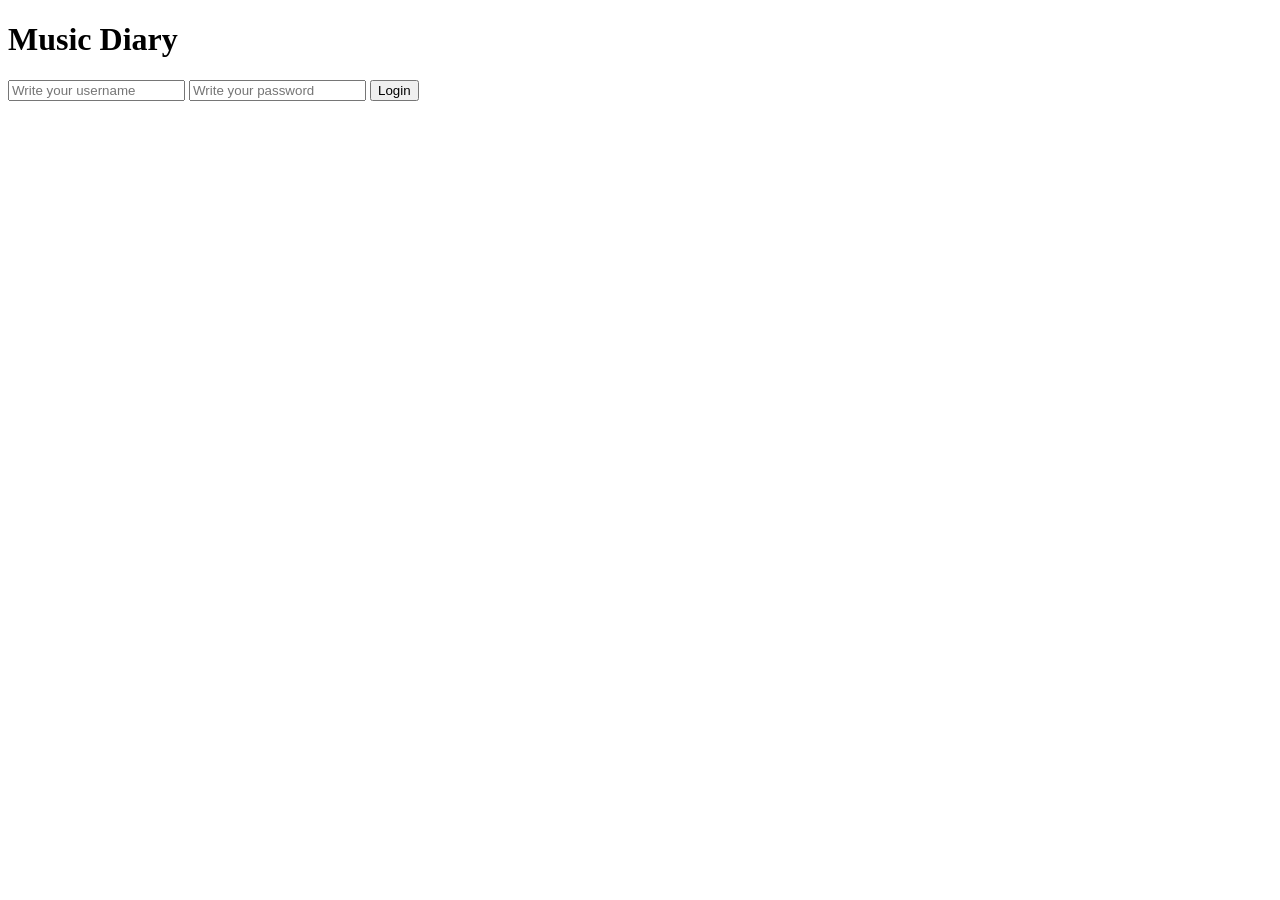
==== frontend/index.html @ 7adc0354 "add index.html and start script.js" ====
<!DOCTYPE html>
<html lang="en">
<head>
    <meta charset="UTF-8">
    <meta name="viewport" content="width=device-width, initial-scale=1.0">
    <title>MusicDiary</title>
</head>
<body>
    <h1>Music Diary</h1>

    <input type="text" id="username" name="username" placeholder="Write your username"> 
    
    <input type="password" id="password" name="password" placeholder="Write your password">

    <button id="login">Login</button>

    <script src="script.js"></script>
</body>
</html>
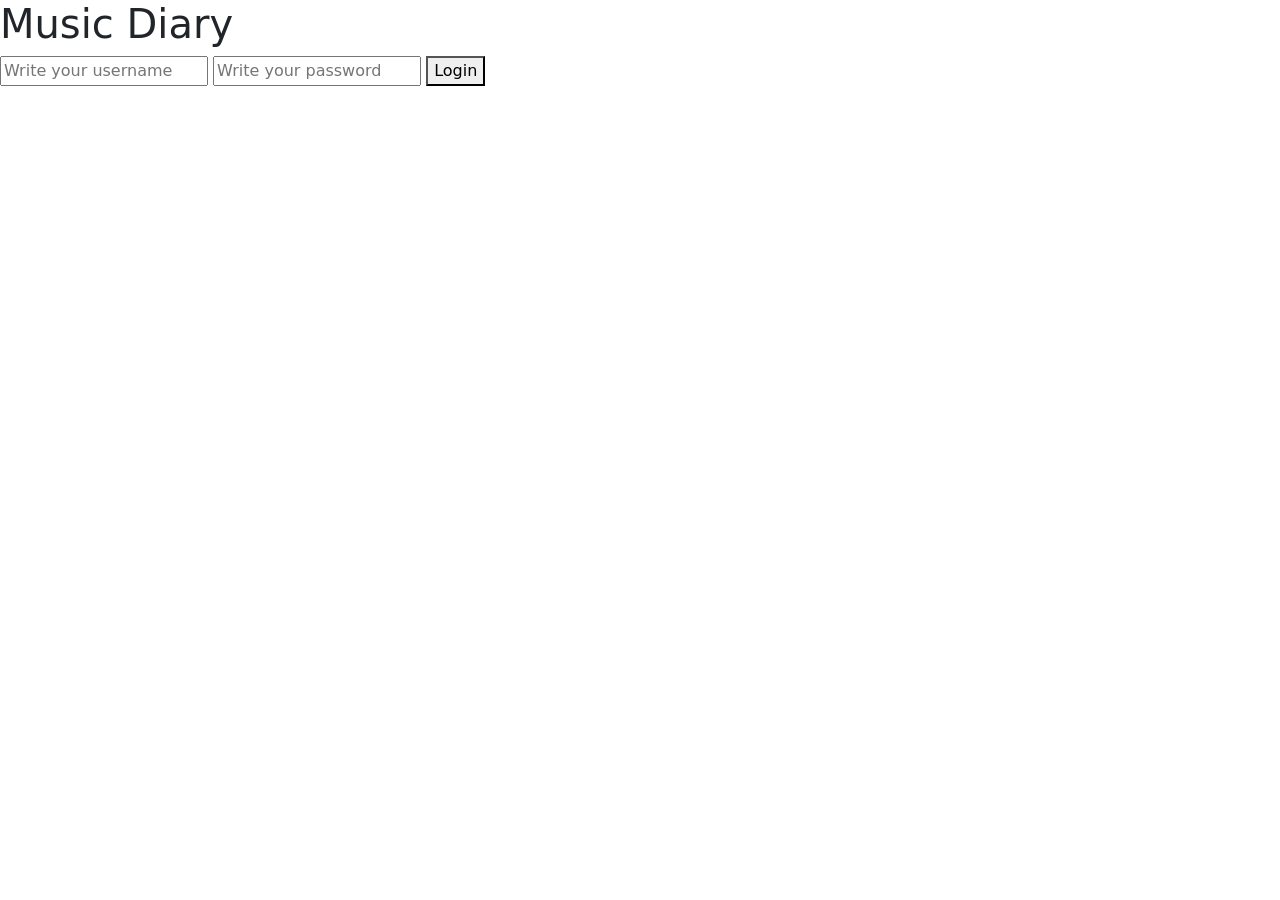
==== commit 2b1868e0: "feat: improve search results with Bootstrap cards" ====
--- a/frontend/index.html
+++ b/frontend/index.html
@@ -4,6 +4,7 @@
     <meta charset="UTF-8">
     <meta name="viewport" content="width=device-width, initial-scale=1.0">
     <title>MusicDiary</title>
+    <link href="https://cdn.jsdelivr.net/npm/bootstrap@5.3.3/dist/css/bootstrap.min.css" rel="stylesheet">
 </head>
 <body>
     <h1>Music Diary</h1>
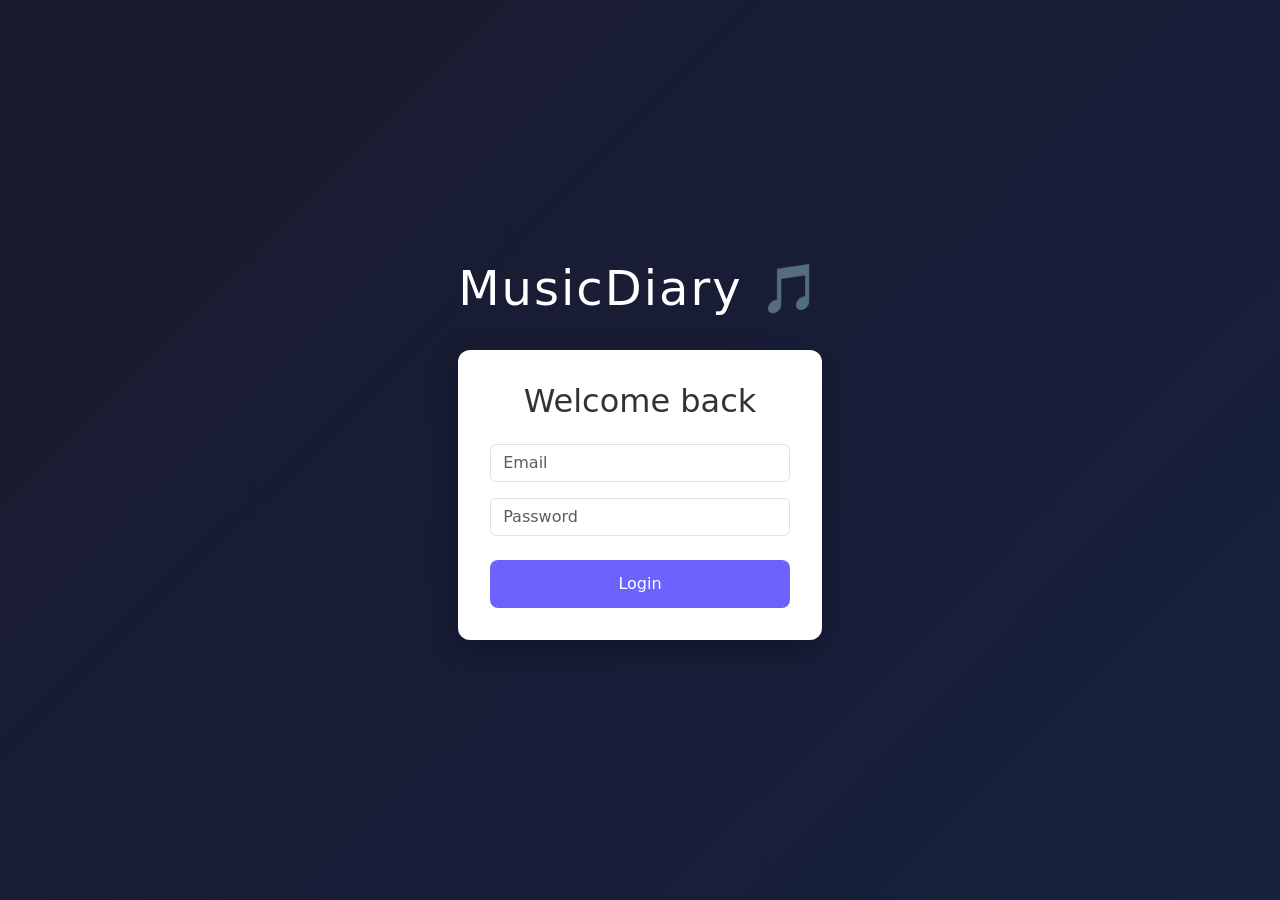
==== commit 1f59948b: "feat: improve login page design with custom CSS" ====
--- a/frontend/index.html
+++ b/frontend/index.html
@@ -5,16 +5,22 @@
     <meta name="viewport" content="width=device-width, initial-scale=1.0">
     <title>MusicDiary</title>
     <link href="https://cdn.jsdelivr.net/npm/bootstrap@5.3.3/dist/css/bootstrap.min.css" rel="stylesheet">
+    <link rel="stylesheet" href="styles.css">
 </head>
-<body>
-    <h1>Music Diary</h1>
 
-    <input type="text" id="username" name="username" placeholder="Write your username"> 
-    
-    <input type="password" id="password" name="password" placeholder="Write your password">
-
-    <button id="login">Login</button>
-
+<body class="login-page">
+    <div class="login-container">
+        <h1 class="app-title">MusicDiary 🎵</h1>
+        <div class="login-card">
+            <h2 class="login-title">Welcome back</h2>
+            <input type="text" id="username" class="form-control mb-3" placeholder="Email">
+            <input type="password" id="password" class="form-control mb-3" placeholder="Password">
+            <span id="error-credentials" style="display: none;">
+                Invalid username or password. Please try again.
+            </span>
+            <button id="login" class="btn-login">Login</button>
+        </div>
+    </div>
     <script src="script.js"></script>
 </body>
 </html>
--- a/frontend/styles.css
+++ b/frontend/styles.css
@@ -0,0 +1,54 @@
+.login-page {
+    background: linear-gradient(135deg, #1a1a2e, #16213e);
+    min-height: 100vh;
+    display: flex;
+    flex-direction: column;
+    align-items: center;
+    justify-content: center;
+}
+
+.app-title {
+    color: white;
+    font-size: 3rem;
+    margin-bottom: 2rem;
+    letter-spacing: 2px;
+}
+
+.login-card {
+    background: white;
+    padding: 2rem;
+    border-radius: 12px;
+    box-shadow: 0 10px 30px rgba(0,0,0,0.3);
+    width: 100%;
+    max-width: 400px;
+}
+
+.login-title {
+    text-align: center;
+    margin-bottom: 1.5rem;
+    color: #333;
+}
+
+.btn-login {
+    width: 100%;
+    padding: 12px;
+    background: #6c63ff;
+    color: white;
+    border: none;
+    border-radius: 8px;
+    font-size: 1rem;
+    cursor: pointer;
+    margin-top: 0.5rem;
+    transition: background 0.3s;
+}
+
+.btn-login:hover {
+    background: #5a52d5;
+}
+
+#error-credentials {
+    color: #e74c3c;
+    font-size: 0.9rem;
+    display: block;
+    margin-bottom: 0.5rem;
+}
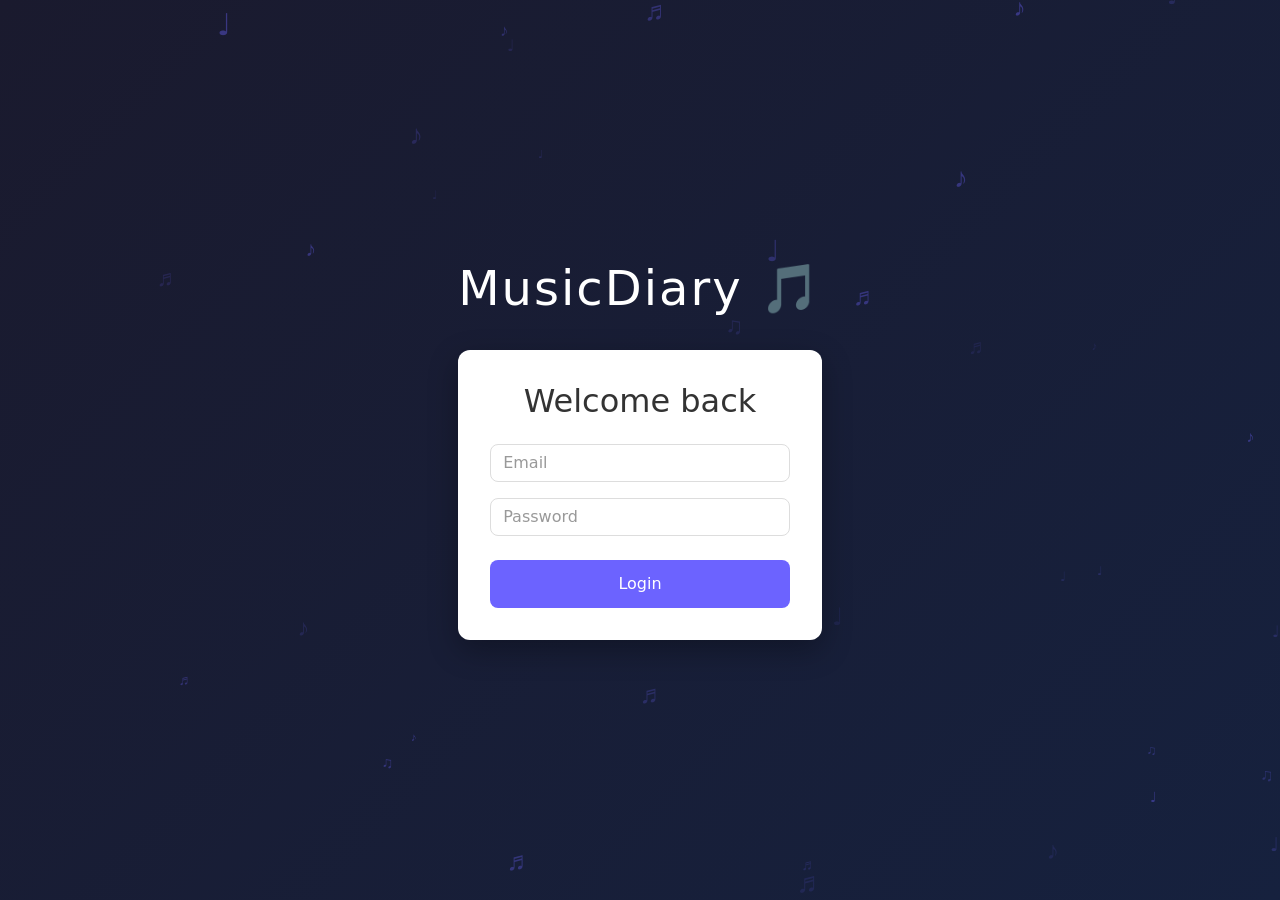
==== commit 759b02e6: "add indexpage background effects" ====
--- a/frontend/index.html
+++ b/frontend/index.html
@@ -9,6 +9,7 @@
 </head>
 
 <body class="login-page">
+    <canvas id="particles"></canvas>
     <div class="login-container">
         <h1 class="app-title">MusicDiary 🎵</h1>
         <div class="login-card">
@@ -22,5 +23,42 @@
         </div>
     </div>
     <script src="script.js"></script>
+    <script>
+const canvas = document.getElementById('particles');
+const ctx = canvas.getContext('2d');
+canvas.width = window.innerWidth;
+canvas.height = window.innerHeight;
+
+const particles = [];
+const notes = ['♪', '♫', '♬', '♩'];
+
+for(let i = 0; i < 40; i++) {
+    particles.push({
+        x: Math.random() * canvas.width,
+        y: Math.random() * canvas.height,
+        size: Math.random() * 20 + 10,
+        speed: Math.random() * 0.5 + 0.2,
+        note: notes[Math.floor(Math.random() * notes.length)],
+        opacity: Math.random() * 0.3 + 0.1
+    });
+}
+
+function animate() {
+    ctx.clearRect(0, 0, canvas.width, canvas.height);
+    particles.forEach(p => {
+        ctx.font = `${p.size}px Arial`;
+        ctx.fillStyle = `rgba(108, 99, 255, ${p.opacity})`;
+        ctx.fillText(p.note, p.x, p.y);
+        p.y -= p.speed;
+        if(p.y < -30) {
+            p.y = canvas.height + 30;
+            p.x = Math.random() * canvas.width;
+        }
+    });
+    requestAnimationFrame(animate);
+}
+animate();
+
+</script>
 </body>
 </html>
--- a/frontend/styles.css
+++ b/frontend/styles.css
@@ -51,4 +51,118 @@
     font-size: 0.9rem;
     display: block;
     margin-bottom: 0.5rem;
+}
+
+/* Pages internas */
+.main-page {
+    background: #0f0f1a;
+    min-height: 100vh;
+    color: white;
+}
+
+/* Navbar */
+.navbar {
+    background: rgba(255,255,255,0.05) !important;
+    backdrop-filter: blur(10px);
+    border-bottom: 1px solid rgba(255,255,255,0.1);
+}
+
+.navbar-brand {
+    color: #6c63ff !important;
+    font-weight: bold;
+    font-size: 1.4rem;
+}
+
+.nav-link {
+    color: rgba(255,255,255,0.8) !important;
+    transition: color 0.3s;
+}
+
+.nav-link:hover {
+    color: #6c63ff !important;
+}
+
+/* Cards */
+.card {
+    background: rgba(255,255,255,0.05) !important;
+    border: 1px solid rgba(255,255,255,0.1) !important;
+    border-radius: 12px !important;
+    color: white !important;
+    transition: transform 0.2s, box-shadow 0.2s;
+}
+
+.card:hover {
+    transform: translateY(-5px);
+    box-shadow: 0 10px 30px rgba(108,99,255,0.3) !important;
+}
+
+.card-title {
+    color: white !important;
+}
+
+.card-text {
+    color: rgba(255,255,255,0.6) !important;
+}
+
+/* Search inputs */
+.form-control, .form-select {
+    background: rgba(255,255,255,0.05) !important;
+    border: 1px solid rgba(255,255,255,0.2) !important;
+    color: white !important;
+    border-radius: 8px !important;
+}
+
+.form-control::placeholder {
+    color: rgba(255,255,255,0.4) !important;
+}
+
+.form-control:focus, .form-select:focus {
+    background: rgba(255,255,255,0.1) !important;
+    border-color: #6c63ff !important;
+    box-shadow: 0 0 0 3px rgba(108,99,255,0.2) !important;
+    color: white !important;
+}
+
+/* Botão search */
+.btn-primary {
+    background: #6c63ff !important;
+    border: none !important;
+    border-radius: 8px !important;
+    padding: 10px 24px !important;
+    transition: background 0.3s !important;
+}
+
+.btn-primary:hover {
+    background: #5a52d5 !important;
+}
+
+.login-card .form-control {
+    background: white !important;
+    color: #333 !important;
+    border: 1px solid #ddd !important;
+}
+
+.login-card .form-control {
+    background: white !important;
+    color: #333 !important;
+    border: 1px solid #ddd !important;
+}
+
+.login-card .form-control::placeholder {
+    color: #999 !important;
+}
+
+#particles {
+    position: fixed;
+    top: 0;
+    left: 0;
+    width: 100%;
+    height: 100%;
+    z-index: 0;
+    pointer-events: none;
+}
+
+.login-container {
+    position: relative;
+    z-index: 1;
 }
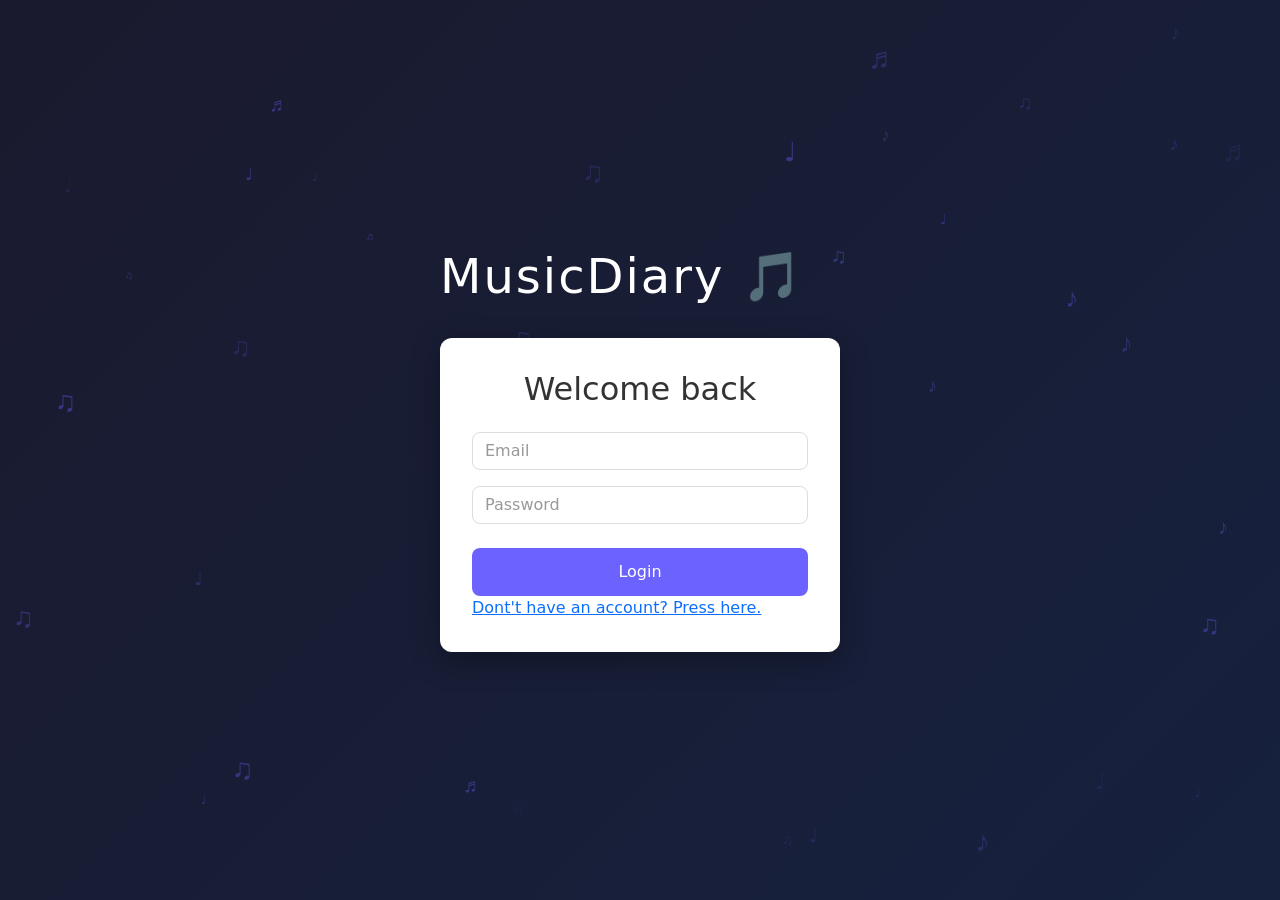
==== commit af8ea614: "add base frontend structure for create account" ====
--- a/frontend/index.html
+++ b/frontend/index.html
@@ -20,6 +20,7 @@
                 Invalid username or password. Please try again.
             </span>
             <button id="login" class="btn-login">Login</button>
+            <a href="register.html">Dont't have an account? Press here.</a>
         </div>
     </div>
     <script src="script.js"></script>
--- a/frontend/styles.css
+++ b/frontend/styles.css
@@ -165,4 +165,118 @@
 .login-container {
     position: relative;
     z-index: 1;
+}
+
+.hero-title {
+    color: white;
+    font-size: 2.5rem;
+    font-weight: bold;
+}
+
+.hero-subtitle {
+    color: rgba(255,255,255,0.6);
+    font-size: 1.1rem;
+}
+
+.search-bar-container {
+    max-width: 600px;
+    margin: 0 auto;
+}
+
+.form-select option {
+    background: #1a1a2e;
+    color: white;
+}
+
+.form-select {
+    background-color: rgba(255,255,255,0.05) !important;
+    border: 1px solid rgba(255,255,255,0.2) !important;
+    color: white !important;
+    border-radius: 8px !important;
+    background-image: url("data:image/svg+xml,%3csvg xmlns='http://www.w3.org/2000/svg' viewBox='0 0 16 16'%3e%3cpath fill='none' stroke='%23ffffff' stroke-linecap='round' stroke-linejoin='round' stroke-width='2' d='m2 5 6 6 6-6'/%3e%3c/svg%3e") !important;
+    background-repeat: no-repeat !important;
+    background-position: right 0.75rem center !important;
+    background-size: 16px 12px !important;
+}
+
+#equalizer {
+    position: fixed;
+    bottom: 0;
+    left: 0;
+    width: 100%;
+    height: 100%;
+    z-index: 0;
+    pointer-events: none;
+    opacity: 0.4;
+}
+
+#constellation {
+    position: fixed;
+    top: 0;
+    left: 0;
+    width: 100%;
+    height: 100%;
+    z-index: 0;
+    pointer-events: none;
+    opacity: 0.6;
+}
+
+.hero-title {
+    background: linear-gradient(135deg, #6c63ff, #ff6584);
+    -webkit-background-clip: text;
+    -webkit-text-fill-color: transparent;
+    background-clip: text;
+    filter: drop-shadow(0 0 20px rgba(108, 99, 255, 0.5));
+    font-weight: bold;
+}
+
+.container {
+    position: relative;
+    z-index: 2;
+}
+
+.navbar {
+    position: relative;
+    z-index: 3;
+}
+
+#noteInput {
+    background: #fff !important;
+    color: #000 !important;
+    border: 1px solid #ccc !important;
+}
+
+#noteInput::placeholder {
+    color: #888 !important;
+}
+
+.card-note {
+    font-size: 0.85rem;
+    color: rgba(255,255,255,0.6);
+    overflow: hidden;
+    display: -webkit-box;
+    -webkit-line-clamp: 2;
+    -webkit-box-orient: vertical;
+    font-style: italic;
+}
+
+.card-body {
+    display: flex;
+    flex-direction: column;
+}
+
+.card-title {
+    overflow: hidden;
+    display: -webkit-box;
+    -webkit-line-clamp: 2;
+    -webkit-box-orient: vertical;
+}
+
+.card-artist {
+    overflow: hidden;
+    display: -webkit-box;
+    -webkit-line-clamp: 1;
+    -webkit-box-orient: vertical;
+    font-size: 0.95rem;
+    color: rgba(255,255,255,0.7) !important;
 }
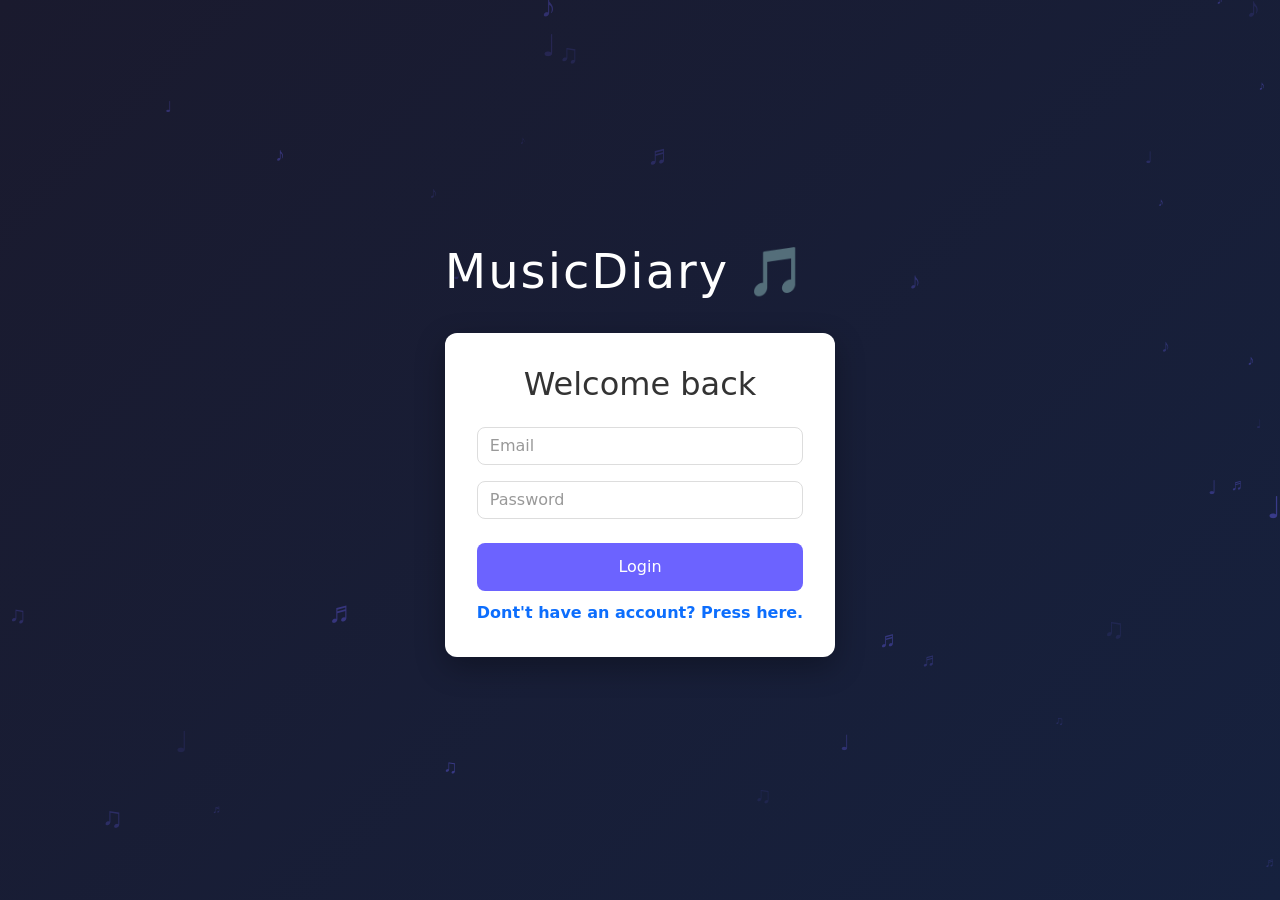
==== commit 6fa804af: "add style impl register page" ====
--- a/frontend/index.html
+++ b/frontend/index.html
@@ -20,7 +20,7 @@
                 Invalid username or password. Please try again.
             </span>
             <button id="login" class="btn-login">Login</button>
-            <a href="register.html">Dont't have an account? Press here.</a>
+            <a href="register.html" class="register-link">Dont't have an account? Press here.</a>
         </div>
     </div>
     <script src="script.js"></script>
--- a/frontend/styles.css
+++ b/frontend/styles.css
@@ -136,7 +136,7 @@
     background: #5a52d5 !important;
 }
 
-.login-card .form-control {
+.login-card .form-control{
     background: white !important;
     color: #333 !important;
     border: 1px solid #ddd !important;
@@ -279,4 +279,89 @@
     -webkit-box-orient: vertical;
     font-size: 0.95rem;
     color: rgba(255,255,255,0.7) !important;
+}
+
+.register-link {
+    margin-top: 10px;
+    display: block;
+    font-weight: bold;
+    text-align: center;
+    text-decoration: none
+}
+
+.register-page {
+    background: linear-gradient(135deg, #1a1a2e, #16213e);
+    min-height: 100vh;
+    display: flex;
+    flex-direction: column;
+    align-items: center;
+    justify-content: center;
+}
+
+.register-container {
+    position: relative;
+    z-index: 1;
+}
+
+.register-title {
+    color: white;
+    font-size: 3rem;
+    margin-bottom: 2rem;
+    letter-spacing: 2px;
+}
+
+.register-card {
+    background: white;
+    padding: 2rem;
+    border-radius: 12px;
+    box-shadow: 0 10px 30px rgba(0,0,0,0.3);
+    width: 100%;
+    max-width: 400px;
+}
+
+.registerBtn {
+    width: 100%;
+    padding: 12px;
+    background: #6c63ff;
+    color: white;
+    border: none;
+    border-radius: 8px;
+    font-size: 1rem;
+    cursor: pointer;
+    margin-top: 0.5rem;
+    transition: background 0.3s;
+}
+
+.registerBtn:hover {
+    background: #5a52d5;
+}
+
+.cancelBtn {
+    width: 100%;
+    padding: 12px;
+    background: lightgray;
+    color: black;
+    border: none;
+    border-radius: 8px;
+    font-size: 1rem;
+    cursor: pointer;
+    margin-top: 0.5rem;
+    transition: background 0.3s;
+}
+
+.cancelBtn:hover {
+    background: gray;
+}
+
+.register-card .form-control {
+    background: white !important;
+    color: #333 !important;
+    border: 1px solid #ddd !important;
+}
+
+#success-message {
+    color: green;
+    font-size: 0.9rem;
+    display: block;
+    margin-bottom: 0.5rem;
 }
